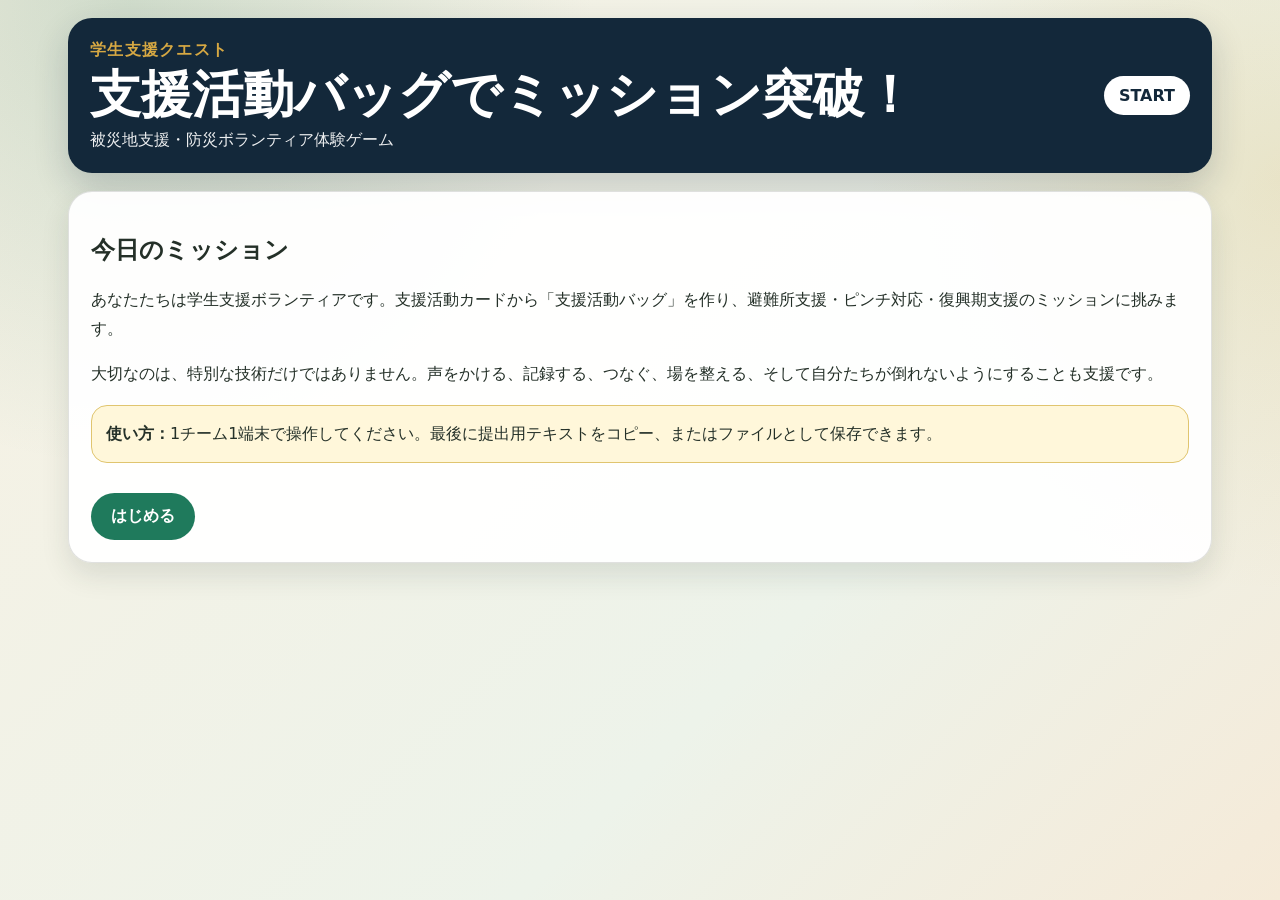
==== index.html @ 4afdb635 "Add files via upload" ====
<!DOCTYPE html><html lang="ja"><head><meta charset="UTF-8"><meta name="viewport" content="width=device-width, initial-scale=1.0"><title>学生支援クエスト</title><link rel="stylesheet" href="style.css"></head><body><div class="app"><header class="topbar"><div><p class="kicker">学生支援クエスト</p><h1>支援活動バッグでミッション突破！</h1><p class="lead">被災地支援・防災ボランティア体験ゲーム</p></div><div class="stage-badge" id="stageBadge">START</div></header><main>
<section id="screen-start" class="screen active"><div class="hero"><h2>今日のミッション</h2><p>あなたたちは学生支援ボランティアです。支援活動カードから「支援活動バッグ」を作り、避難所支援・ピンチ対応・復興期支援のミッションに挑みます。</p><p>大切なのは、特別な技術だけではありません。声をかける、記録する、つなぐ、場を整える、そして自分たちが倒れないようにすることも支援です。</p><div class="rule-box"><strong>使い方：</strong>1チーム1端末で操作してください。最後に提出用テキストをコピー、またはファイルとして保存できます。</div><button class="btn primary" id="startBtn">はじめる</button></div></section>
<section id="screen-team" class="screen"><div class="card"><h2>チーム情報</h2><label for="teamName">チーム名</label><input id="teamName" type="text" placeholder="例：チーム能登の風"><label for="members">メンバー名（任意）</label><textarea id="members" rows="3" placeholder="例：木田、田中、佐藤、鈴木、山本"></textarea><button class="btn primary" id="teamNextBtn">支援活動バッグを作る</button></div></section>
<section id="screen-bag" class="screen"><div class="sticky"><div><h2>Mission 0：支援活動バッグ作成</h2><p>50枚から最大10枚、合計15pt以内で選択。0ptカードは最大3枚まで。</p></div><div class="counter"><div><span id="selectedCount">0</span>/10枚</div><div><span id="totalWeight">0</span>/15pt</div><div>0pt <span id="zeroCount">0</span>/3枚</div></div></div><div class="filters" id="categoryFilters"></div><p id="bagWarning" class="warning"></p><div id="cardGrid" class="card-grid"></div><div class="action-row"><button class="btn secondary" id="resetBagBtn">選択をリセット</button><button class="btn primary" id="bagNextBtn">Mission 1へ進む</button></div></section>
<section id="screen-mission" class="screen"><div class="layout"><article class="card"><p class="mission-label" id="missionLabel"></p><h2 id="missionTitle"></h2><div class="scenario" id="missionScenario"></div><h3>使うカード</h3><p class="hint">支援活動バッグから、この場面で使うカードを最大5枚選んでください。</p><div id="missionUseCards" class="checkgrid"></div><label for="missionAnswer">あなたたちの支援内容</label><textarea id="missionAnswer" rows="5" placeholder="どのカードを使い、どのような支援をするか書いてください。"></textarea><label for="missionConnect">学生だけで解決できないこと・誰につなぐか</label><textarea id="missionConnect" rows="3" placeholder="例：体調不良や服薬の問題は看護師・保健師・避難所運営者につなぐ。"></textarea><button class="btn primary" id="missionSubmitBtn">自己採点へ</button></article><aside class="side"><h3>支援活動バッグ</h3><div id="bagMini" class="mini-list"></div></aside></div></section>
<section id="screen-review" class="screen"><div class="card"><p class="mission-label" id="reviewLabel"></p><h2 id="reviewTitle"></h2><h3>あなたたちの回答</h3><div class="answer-box"><strong>支援内容</strong><p id="reviewAnswer"></p><strong>つなぐ視点</strong><p id="reviewConnect"></p><strong>使用カード</strong><p id="reviewUsedCards"></p></div><h3>自己採点</h3><p class="hint">下記の点が記載されているかどうか確認し、記載内容に沿って自己採点しましょう。</p><div id="scoringArea" class="scoring-area"></div><div class="score-total">このミッションの得点：<span id="reviewTotal">0</span><span id="reviewMax">/15点</span></div><h3>模範的な考え方</h3><div class="model" id="modelText"></div><button class="btn primary" id="reviewNextBtn">次へ</button></div></section>
<section id="screen-goditem" class="screen"><div class="card"><h2>神アイテム選出</h2><p>今日のミッションを通して、あなたたちのチームの「神アイテム」を1つ選んでください。</p><label for="godItem">神アイテム</label><select id="godItem"></select><label for="godReason">理由</label><textarea id="godReason" rows="4" placeholder="なぜそのカードが神アイテムだと思いましたか？"></textarea><h3>神アイテム自己採点：0〜5点</h3><input type="range" id="godScore" min="0" max="5" value="0"><div class="range-value"><span id="godScoreValue">0</span>/5点</div><button class="btn primary" id="godNextBtn">チームタイプ診断へ</button></div></section>
<section id="screen-type" class="screen"><div class="card"><h2>チームタイプ診断</h2><div id="typeResult" class="type-result"></div><h3>カテゴリ別カード数</h3><div id="typeBars" class="type-bars"></div><button class="btn primary" id="typeNextBtn">結果・提出へ</button></div></section>
<section id="screen-result" class="screen"><div class="result"><p class="kicker">MISSION COMPLETE</p><h2 id="resultTitle">結果</h2><div class="final-score"><span id="finalScore">0</span><small>/45点</small></div><h3>チームタイプ</h3><p id="resultType" class="type-summary"></p><h3>選んだ支援活動バッグ</h3><div id="resultBag" class="mini-list"></div><h3>得点内訳</h3><div id="scoreRows" class="score-rows"></div><h3>提出用テキスト</h3><p class="hint">Moodleやメールに貼り付ける場合は、下のテキストをコピーしてください。</p><textarea id="submissionText" rows="12" readonly></textarea><div class="action-row"><button class="btn secondary" id="copyBtn">提出用テキストをコピー</button><button class="btn secondary" id="downloadTxtBtn">テキスト保存</button><button class="btn secondary" id="downloadJsonBtn">JSON保存</button><button class="btn primary" id="restartBtn">最初から</button></div><p id="copyMessage" class="success"></p></div></section>
</main></div><script src="script.js"></script></body></html>
---- style.css ----
*{box-sizing:border-box}:root{--navy:#13283a;--green:#1f7a5c;--cream:#f7f1e3;--gold:#d6a843;--red:#b32929;--ink:#243028;--muted:#607066;--panel:rgba(255,255,255,.94)}body{margin:0;font-family:"Yu Gothic","Hiragino Kaku Gothic ProN","Meiryo",system-ui,sans-serif;background:radial-gradient(circle at 10% 0%,rgba(31,122,92,.18),transparent 32%),radial-gradient(circle at 100% 20%,rgba(214,168,67,.2),transparent 28%),linear-gradient(135deg,#f7f1e3,#edf3ea 65%,#f5ead8);color:var(--ink);min-height:100vh}.app{max-width:1180px;margin:0 auto;padding:18px}.topbar{background:var(--navy);color:#fff;border-radius:24px;padding:22px;box-shadow:0 14px 34px rgba(19,40,58,.2);display:flex;justify-content:space-between;gap:18px;align-items:center;margin-bottom:18px}.kicker{margin:0 0 6px;color:var(--gold);font-weight:900;letter-spacing:.08em}h1{margin:0;line-height:1.08;font-size:clamp(1.8rem,5vw,3.2rem)}.lead{margin:8px 0 0;opacity:.92}.stage-badge{background:#fff;color:var(--navy);font-weight:900;border-radius:999px;padding:10px 15px;white-space:nowrap}.screen{display:none}.screen.active{display:block}.hero,.card,.side,.result{background:var(--panel);border:1px solid rgba(36,48,40,.14);border-radius:24px;padding:22px;box-shadow:0 12px 28px rgba(36,48,40,.12)}.hero p,.card p,.result p,.scenario{line-height:1.8}.rule-box,.answer-box,.model,.type-result,.type-summary{background:#fff7da;border:1px solid #e0c56f;border-radius:16px;padding:14px;margin:14px 0;line-height:1.8}label{display:block;font-weight:900;margin:16px 0 7px}input[type=text],textarea,select{width:100%;border:1px solid #b8c5b9;border-radius:14px;padding:13px 14px;font-size:1rem;background:#fff;color:var(--ink)}textarea{resize:vertical}.btn{border:0;border-radius:999px;padding:13px 20px;font-size:1rem;font-weight:900;cursor:pointer;transition:.16s ease;margin-top:16px}.btn.primary{background:var(--green);color:#fff}.btn.primary:hover{background:#176048;transform:translateY(-1px)}.btn.secondary{background:#e7ddc6;color:var(--ink)}.btn.secondary:hover{background:#d6c7a8}.sticky{position:sticky;top:0;z-index:5;display:flex;justify-content:space-between;gap:14px;align-items:center;background:rgba(255,255,255,.97);border:1px solid rgba(36,48,40,.14);border-radius:22px;padding:16px;box-shadow:0 8px 20px rgba(36,48,40,.1);margin-bottom:14px}.sticky h2{margin:0 0 5px}.sticky p{margin:0}.counter{background:var(--navy);color:#fff;border-radius:18px;padding:10px 14px;font-weight:900;min-width:150px;text-align:right}.filters{display:flex;flex-wrap:wrap;gap:8px;margin-bottom:12px}.filter-btn{border:1px solid #cbd8cf;border-radius:999px;background:#fff;padding:8px 11px;cursor:pointer;font-weight:800}.filter-btn.active{background:var(--navy);color:#fff;border-color:var(--navy)}.warning{color:var(--red);font-weight:900;min-height:1.4em}.success{color:var(--green);font-weight:900}.card-grid{display:grid;grid-template-columns:repeat(auto-fit,minmax(215px,1fr));gap:12px}.item-card{background:#fffdf8;border:2px solid #d7c9ae;border-radius:18px;padding:13px;cursor:pointer;min-height:205px;position:relative;transition:.15s ease}.item-card:hover{transform:translateY(-2px);box-shadow:0 10px 18px rgba(36,48,40,.12)}.item-card.selected{border-color:var(--green);background:#effaf4;box-shadow:0 0 0 4px rgba(31,122,92,.14)}.item-no{display:inline-block;background:var(--navy);color:#fff;font-weight:900;border-radius:10px;padding:4px 8px;font-size:.85rem}.weight{position:absolute;top:11px;right:11px;background:#fff;color:#a6600b;border:2px solid #d28b35;font-weight:900;border-radius:12px;padding:4px 8px}.weight.zero{color:#7b5c09;border-color:var(--gold)}.item-title{font-size:1.1rem;font-weight:1000;margin:10px 0 7px}.item-category{display:inline-block;background:#e9f0e6;color:#31543f;border-radius:999px;padding:4px 8px;font-size:.78rem;font-weight:900}.item-desc{margin:10px 0 0;font-size:.92rem;color:#405149}.action-row{display:flex;justify-content:flex-end;gap:10px;flex-wrap:wrap;margin-top:14px}.layout{display:grid;grid-template-columns:minmax(0,1fr) 285px;gap:16px}.mission-label{display:inline-block;background:#e8f4ec;color:var(--green);font-weight:1000;border-radius:999px;padding:6px 12px;margin:0 0 10px}.scenario{background:#f8f4e9;border-left:6px solid var(--gold);border-radius:15px;padding:15px;margin:12px 0 18px}.hint{color:var(--muted);font-size:.92rem}.checkgrid{display:grid;gap:8px;margin-bottom:16px}.checkitem{background:#f7faf6;border:1px solid #d6e2d9;border-radius:13px;padding:10px;display:flex;gap:9px;align-items:flex-start}.checkitem input{transform:scale(1.25);margin-top:4px}.mini-list{display:flex;flex-wrap:wrap;gap:8px}.mini{display:inline-block;background:#edf6ef;border:1px solid #c8dacd;border-radius:999px;padding:7px 10px;font-size:.88rem;font-weight:900}.scoring-area{display:grid;gap:12px}.score-line{background:#f7faf6;border:1px solid #d6e2d9;border-radius:14px;padding:12px}.score-line-header{display:flex;justify-content:space-between;gap:10px;align-items:center;font-weight:900}.score-line input[type=range]{width:100%;accent-color:var(--green)}.score-total,.range-value{background:#e8f4ec;color:#176048;font-size:1.25rem;font-weight:1000;padding:13px;border-radius:16px;margin:14px 0;text-align:right}.type-bars{display:grid;gap:10px}.type-bar-row{background:#f8f4e9;border-radius:14px;padding:11px}.bar-track{background:#e4dcc8;border-radius:999px;height:12px;overflow:hidden;margin-top:6px}.bar-fill{height:100%;background:var(--green);border-radius:999px}.final-score{font-size:4rem;line-height:1;font-weight:1000;color:var(--green);margin:10px 0 22px}.final-score small{font-size:1.4rem;color:var(--muted)}.score-rows{display:grid;gap:10px;margin-bottom:16px}.score-row{background:#fffdf8;border:1px solid #ded3bd;border-radius:14px;padding:12px}#submissionText{font-family:ui-monospace,SFMono-Regular,Menlo,Consolas,monospace;font-size:.9rem}@media(max-width:820px){.app{padding:10px}.topbar,.sticky,.layout{display:block}.stage-badge,.counter{margin-top:12px;display:inline-block;text-align:left}.card-grid{grid-template-columns:1fr}.side{margin-top:14px}.btn{width:100%}.action-row{display:block}h1{font-size:1.75rem}.final-score{font-size:3.1rem}}
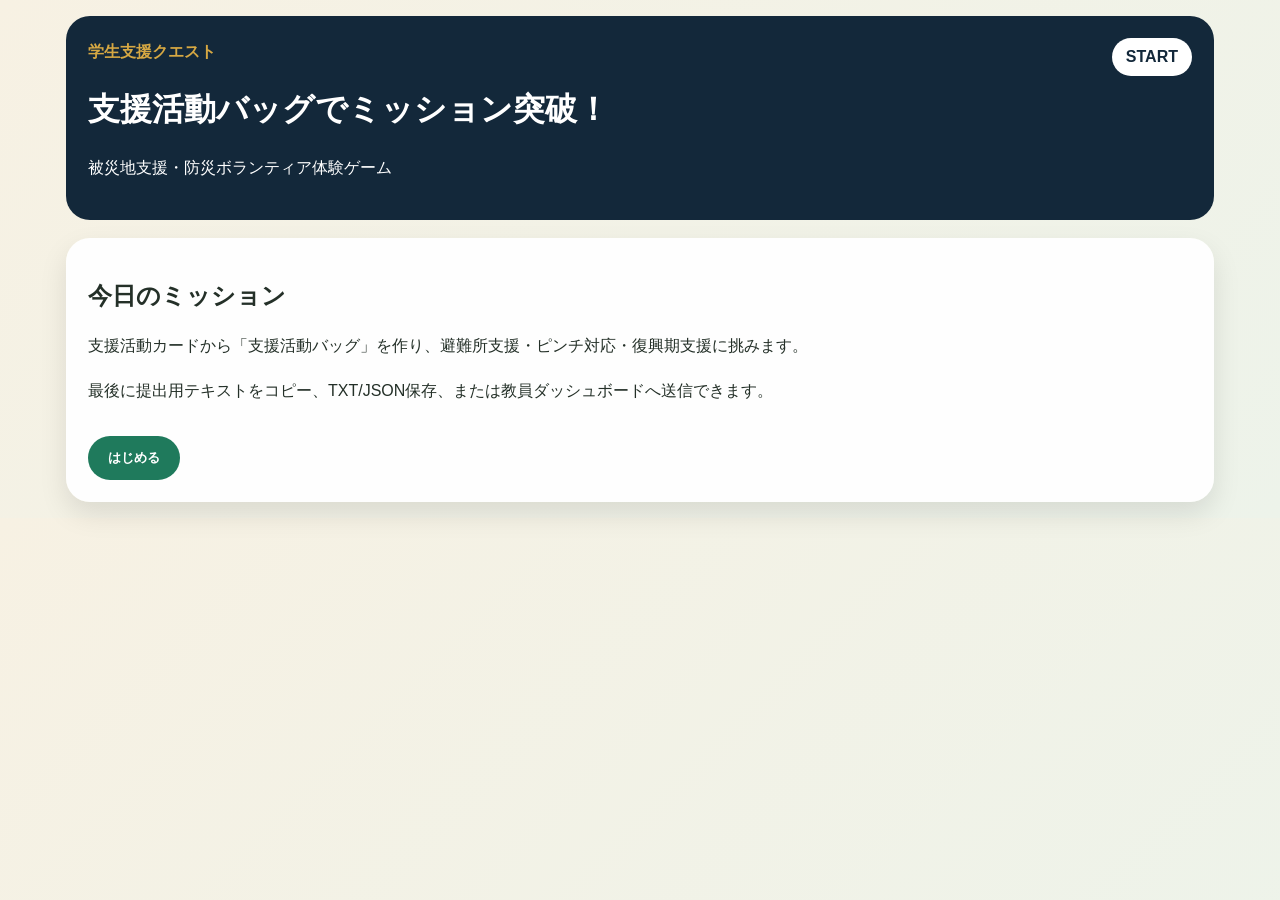
==== commit d6d2d1db: "Add files via upload" ====
--- a/index.html
+++ b/index.html
@@ -1,10 +1,10 @@
-<!DOCTYPE html><html lang="ja"><head><meta charset="UTF-8"><meta name="viewport" content="width=device-width, initial-scale=1.0"><title>学生支援クエスト</title><link rel="stylesheet" href="style.css"></head><body><div class="app"><header class="topbar"><div><p class="kicker">学生支援クエスト</p><h1>支援活動バッグでミッション突破！</h1><p class="lead">被災地支援・防災ボランティア体験ゲーム</p></div><div class="stage-badge" id="stageBadge">START</div></header><main>
-<section id="screen-start" class="screen active"><div class="hero"><h2>今日のミッション</h2><p>あなたたちは学生支援ボランティアです。支援活動カードから「支援活動バッグ」を作り、避難所支援・ピンチ対応・復興期支援のミッションに挑みます。</p><p>大切なのは、特別な技術だけではありません。声をかける、記録する、つなぐ、場を整える、そして自分たちが倒れないようにすることも支援です。</p><div class="rule-box"><strong>使い方：</strong>1チーム1端末で操作してください。最後に提出用テキストをコピー、またはファイルとして保存できます。</div><button class="btn primary" id="startBtn">はじめる</button></div></section>
-<section id="screen-team" class="screen"><div class="card"><h2>チーム情報</h2><label for="teamName">チーム名</label><input id="teamName" type="text" placeholder="例：チーム能登の風"><label for="members">メンバー名（任意）</label><textarea id="members" rows="3" placeholder="例：木田、田中、佐藤、鈴木、山本"></textarea><button class="btn primary" id="teamNextBtn">支援活動バッグを作る</button></div></section>
-<section id="screen-bag" class="screen"><div class="sticky"><div><h2>Mission 0：支援活動バッグ作成</h2><p>50枚から最大10枚、合計15pt以内で選択。0ptカードは最大3枚まで。</p></div><div class="counter"><div><span id="selectedCount">0</span>/10枚</div><div><span id="totalWeight">0</span>/15pt</div><div>0pt <span id="zeroCount">0</span>/3枚</div></div></div><div class="filters" id="categoryFilters"></div><p id="bagWarning" class="warning"></p><div id="cardGrid" class="card-grid"></div><div class="action-row"><button class="btn secondary" id="resetBagBtn">選択をリセット</button><button class="btn primary" id="bagNextBtn">Mission 1へ進む</button></div></section>
-<section id="screen-mission" class="screen"><div class="layout"><article class="card"><p class="mission-label" id="missionLabel"></p><h2 id="missionTitle"></h2><div class="scenario" id="missionScenario"></div><h3>使うカード</h3><p class="hint">支援活動バッグから、この場面で使うカードを最大5枚選んでください。</p><div id="missionUseCards" class="checkgrid"></div><label for="missionAnswer">あなたたちの支援内容</label><textarea id="missionAnswer" rows="5" placeholder="どのカードを使い、どのような支援をするか書いてください。"></textarea><label for="missionConnect">学生だけで解決できないこと・誰につなぐか</label><textarea id="missionConnect" rows="3" placeholder="例：体調不良や服薬の問題は看護師・保健師・避難所運営者につなぐ。"></textarea><button class="btn primary" id="missionSubmitBtn">自己採点へ</button></article><aside class="side"><h3>支援活動バッグ</h3><div id="bagMini" class="mini-list"></div></aside></div></section>
-<section id="screen-review" class="screen"><div class="card"><p class="mission-label" id="reviewLabel"></p><h2 id="reviewTitle"></h2><h3>あなたたちの回答</h3><div class="answer-box"><strong>支援内容</strong><p id="reviewAnswer"></p><strong>つなぐ視点</strong><p id="reviewConnect"></p><strong>使用カード</strong><p id="reviewUsedCards"></p></div><h3>自己採点</h3><p class="hint">下記の点が記載されているかどうか確認し、記載内容に沿って自己採点しましょう。</p><div id="scoringArea" class="scoring-area"></div><div class="score-total">このミッションの得点：<span id="reviewTotal">0</span><span id="reviewMax">/15点</span></div><h3>模範的な考え方</h3><div class="model" id="modelText"></div><button class="btn primary" id="reviewNextBtn">次へ</button></div></section>
-<section id="screen-goditem" class="screen"><div class="card"><h2>神アイテム選出</h2><p>今日のミッションを通して、あなたたちのチームの「神アイテム」を1つ選んでください。</p><label for="godItem">神アイテム</label><select id="godItem"></select><label for="godReason">理由</label><textarea id="godReason" rows="4" placeholder="なぜそのカードが神アイテムだと思いましたか？"></textarea><h3>神アイテム自己採点：0〜5点</h3><input type="range" id="godScore" min="0" max="5" value="0"><div class="range-value"><span id="godScoreValue">0</span>/5点</div><button class="btn primary" id="godNextBtn">チームタイプ診断へ</button></div></section>
-<section id="screen-type" class="screen"><div class="card"><h2>チームタイプ診断</h2><div id="typeResult" class="type-result"></div><h3>カテゴリ別カード数</h3><div id="typeBars" class="type-bars"></div><button class="btn primary" id="typeNextBtn">結果・提出へ</button></div></section>
-<section id="screen-result" class="screen"><div class="result"><p class="kicker">MISSION COMPLETE</p><h2 id="resultTitle">結果</h2><div class="final-score"><span id="finalScore">0</span><small>/45点</small></div><h3>チームタイプ</h3><p id="resultType" class="type-summary"></p><h3>選んだ支援活動バッグ</h3><div id="resultBag" class="mini-list"></div><h3>得点内訳</h3><div id="scoreRows" class="score-rows"></div><h3>提出用テキスト</h3><p class="hint">Moodleやメールに貼り付ける場合は、下のテキストをコピーしてください。</p><textarea id="submissionText" rows="12" readonly></textarea><div class="action-row"><button class="btn secondary" id="copyBtn">提出用テキストをコピー</button><button class="btn secondary" id="downloadTxtBtn">テキスト保存</button><button class="btn secondary" id="downloadJsonBtn">JSON保存</button><button class="btn primary" id="restartBtn">最初から</button></div><p id="copyMessage" class="success"></p></div></section>
-</main></div><script src="script.js"></script></body></html>+<!doctype html><html lang="ja"><head><meta charset="utf-8"><meta name="viewport" content="width=device-width,initial-scale=1"><title>学生支援クエスト</title><link rel="stylesheet" href="style.css"></head><body><div class="app"><header class="topbar"><div><p class="kicker">学生支援クエスト</p><h1>支援活動バッグでミッション突破！</h1><p>被災地支援・防災ボランティア体験ゲーム</p></div><div id="stage" class="badge">START</div></header><main>
+<section id="start" class="screen active"><div class="panel"><h2>今日のミッション</h2><p>支援活動カードから「支援活動バッグ」を作り、避難所支援・ピンチ対応・復興期支援に挑みます。</p><p>最後に提出用テキストをコピー、TXT/JSON保存、または教員ダッシュボードへ送信できます。</p><button id="startBtn" class="btn primary">はじめる</button></div></section>
+<section id="team" class="screen"><div class="panel"><h2>チーム情報</h2><label>チーム名</label><input id="teamName" placeholder="例：A班"><label>メンバー名（任意）</label><textarea id="members" rows="3"></textarea><button id="teamNext" class="btn primary">バッグ作成へ</button></div></section>
+<section id="bag" class="screen"><div class="sticky"><div><h2>Mission 0：支援活動バッグ作成</h2><p>最大10枚・15pt以内・0ptカード最大3枚</p></div><div class="counter"><span id="count">0</span>/10枚<br><span id="weight">0</span>/15pt<br>0pt <span id="zero">0</span>/3枚</div></div><div id="filters" class="filters"></div><p id="warn" class="warn"></p><div id="grid" class="grid"></div><div class="actions"><button id="reset" class="btn secondary">リセット</button><button id="toMission" class="btn primary">Mission 1へ</button></div></section>
+<section id="mission" class="screen"><div class="layout"><div class="panel"><p id="mLabel" class="label"></p><h2 id="mTitle"></h2><div id="mScenario" class="scenario"></div><h3>使うカード（最大5枚）</h3><div id="useCards" class="checks"></div><label>支援内容</label><textarea id="answer" rows="5"></textarea><label>学生だけで解決できないこと・誰につなぐか</label><textarea id="connect" rows="3"></textarea><button id="submitMission" class="btn primary">自己採点へ</button></div><aside class="side"><h3>支援活動バッグ</h3><div id="bagMini" class="miniList"></div></aside></div></section>
+<section id="review" class="screen"><div class="panel"><p id="rLabel" class="label"></p><h2 id="rTitle"></h2><h3>あなたたちの回答</h3><div class="box"><b>支援内容</b><p id="rAnswer"></p><b>つなぐ視点</b><p id="rConnect"></p><b>使用カード</b><p id="rCards"></p></div><h3>自己採点</h3><p>下記の点が記載されているかどうか確認し、記載内容に沿って自己採点しましょう。</p><div id="scores"></div><div class="score">この得点：<span id="rTotal">0</span><span id="rMax"></span></div><h3>模範的な考え方</h3><div id="model" class="box"></div><button id="nextReview" class="btn primary">次へ</button></div></section>
+<section id="god" class="screen"><div class="panel"><h2>神アイテム選出</h2><label>神アイテム</label><select id="godItem"></select><label>理由</label><textarea id="godReason" rows="4"></textarea><label>神アイテム自己採点：<span id="godVal">0</span>/5点</label><input id="godScore" type="range" min="0" max="5" value="0"><button id="toType" class="btn primary">チームタイプ診断へ</button></div></section>
+<section id="type" class="screen"><div class="panel"><h2>チームタイプ診断</h2><div id="typeBox" class="box"></div><div id="bars"></div><button id="toResult" class="btn primary">結果・提出へ</button></div></section>
+<section id="result" class="screen"><div class="panel"><p class="kicker">MISSION COMPLETE</p><h2 id="resTitle"></h2><div class="final"><span id="finalScore">0</span><small>/45点</small></div><h3>提出用テキスト</h3><textarea id="submission" rows="14" readonly></textarea><div class="actions"><button id="copy" class="btn secondary">コピー</button><button id="downloadTxt" class="btn secondary">TXT保存</button><button id="downloadJson" class="btn secondary">JSON保存</button><button id="sendGas" class="btn primary">教員へ送信</button></div><p id="sendMsg" class="success"></p><h3>チームタイプ</h3><div id="resType" class="box"></div><h3>支援活動バッグ</h3><div id="resBag" class="miniList"></div><h3>得点内訳</h3><div id="resScores"></div><button onclick="location.reload()" class="btn secondary">最初から</button></div></section>
+</main></div><script src="config.js"></script><script src="script.js"></script></body></html>
--- a/style.css
+++ b/style.css
@@ -1 +1 @@
-*{box-sizing:border-box}:root{--navy:#13283a;--green:#1f7a5c;--cream:#f7f1e3;--gold:#d6a843;--red:#b32929;--ink:#243028;--muted:#607066;--panel:rgba(255,255,255,.94)}body{margin:0;font-family:"Yu Gothic","Hiragino Kaku Gothic ProN","Meiryo",system-ui,sans-serif;background:radial-gradient(circle at 10% 0%,rgba(31,122,92,.18),transparent 32%),radial-gradient(circle at 100% 20%,rgba(214,168,67,.2),transparent 28%),linear-gradient(135deg,#f7f1e3,#edf3ea 65%,#f5ead8);color:var(--ink);min-height:100vh}.app{max-width:1180px;margin:0 auto;padding:18px}.topbar{background:var(--navy);color:#fff;border-radius:24px;padding:22px;box-shadow:0 14px 34px rgba(19,40,58,.2);display:flex;justify-content:space-between;gap:18px;align-items:center;margin-bottom:18px}.kicker{margin:0 0 6px;color:var(--gold);font-weight:900;letter-spacing:.08em}h1{margin:0;line-height:1.08;font-size:clamp(1.8rem,5vw,3.2rem)}.lead{margin:8px 0 0;opacity:.92}.stage-badge{background:#fff;color:var(--navy);font-weight:900;border-radius:999px;padding:10px 15px;white-space:nowrap}.screen{display:none}.screen.active{display:block}.hero,.card,.side,.result{background:var(--panel);border:1px solid rgba(36,48,40,.14);border-radius:24px;padding:22px;box-shadow:0 12px 28px rgba(36,48,40,.12)}.hero p,.card p,.result p,.scenario{line-height:1.8}.rule-box,.answer-box,.model,.type-result,.type-summary{background:#fff7da;border:1px solid #e0c56f;border-radius:16px;padding:14px;margin:14px 0;line-height:1.8}label{display:block;font-weight:900;margin:16px 0 7px}input[type=text],textarea,select{width:100%;border:1px solid #b8c5b9;border-radius:14px;padding:13px 14px;font-size:1rem;background:#fff;color:var(--ink)}textarea{resize:vertical}.btn{border:0;border-radius:999px;padding:13px 20px;font-size:1rem;font-weight:900;cursor:pointer;transition:.16s ease;margin-top:16px}.btn.primary{background:var(--green);color:#fff}.btn.primary:hover{background:#176048;transform:translateY(-1px)}.btn.secondary{background:#e7ddc6;color:var(--ink)}.btn.secondary:hover{background:#d6c7a8}.sticky{position:sticky;top:0;z-index:5;display:flex;justify-content:space-between;gap:14px;align-items:center;background:rgba(255,255,255,.97);border:1px solid rgba(36,48,40,.14);border-radius:22px;padding:16px;box-shadow:0 8px 20px rgba(36,48,40,.1);margin-bottom:14px}.sticky h2{margin:0 0 5px}.sticky p{margin:0}.counter{background:var(--navy);color:#fff;border-radius:18px;padding:10px 14px;font-weight:900;min-width:150px;text-align:right}.filters{display:flex;flex-wrap:wrap;gap:8px;margin-bottom:12px}.filter-btn{border:1px solid #cbd8cf;border-radius:999px;background:#fff;padding:8px 11px;cursor:pointer;font-weight:800}.filter-btn.active{background:var(--navy);color:#fff;border-color:var(--navy)}.warning{color:var(--red);font-weight:900;min-height:1.4em}.success{color:var(--green);font-weight:900}.card-grid{display:grid;grid-template-columns:repeat(auto-fit,minmax(215px,1fr));gap:12px}.item-card{background:#fffdf8;border:2px solid #d7c9ae;border-radius:18px;padding:13px;cursor:pointer;min-height:205px;position:relative;transition:.15s ease}.item-card:hover{transform:translateY(-2px);box-shadow:0 10px 18px rgba(36,48,40,.12)}.item-card.selected{border-color:var(--green);background:#effaf4;box-shadow:0 0 0 4px rgba(31,122,92,.14)}.item-no{display:inline-block;background:var(--navy);color:#fff;font-weight:900;border-radius:10px;padding:4px 8px;font-size:.85rem}.weight{position:absolute;top:11px;right:11px;background:#fff;color:#a6600b;border:2px solid #d28b35;font-weight:900;border-radius:12px;padding:4px 8px}.weight.zero{color:#7b5c09;border-color:var(--gold)}.item-title{font-size:1.1rem;font-weight:1000;margin:10px 0 7px}.item-category{display:inline-block;background:#e9f0e6;color:#31543f;border-radius:999px;padding:4px 8px;font-size:.78rem;font-weight:900}.item-desc{margin:10px 0 0;font-size:.92rem;color:#405149}.action-row{display:flex;justify-content:flex-end;gap:10px;flex-wrap:wrap;margin-top:14px}.layout{display:grid;grid-template-columns:minmax(0,1fr) 285px;gap:16px}.mission-label{display:inline-block;background:#e8f4ec;color:var(--green);font-weight:1000;border-radius:999px;padding:6px 12px;margin:0 0 10px}.scenario{background:#f8f4e9;border-left:6px solid var(--gold);border-radius:15px;padding:15px;margin:12px 0 18px}.hint{color:var(--muted);font-size:.92rem}.checkgrid{display:grid;gap:8px;margin-bottom:16px}.checkitem{background:#f7faf6;border:1px solid #d6e2d9;border-radius:13px;padding:10px;display:flex;gap:9px;align-items:flex-start}.checkitem input{transform:scale(1.25);margin-top:4px}.mini-list{display:flex;flex-wrap:wrap;gap:8px}.mini{display:inline-block;background:#edf6ef;border:1px solid #c8dacd;border-radius:999px;padding:7px 10px;font-size:.88rem;font-weight:900}.scoring-area{display:grid;gap:12px}.score-line{background:#f7faf6;border:1px solid #d6e2d9;border-radius:14px;padding:12px}.score-line-header{display:flex;justify-content:space-between;gap:10px;align-items:center;font-weight:900}.score-line input[type=range]{width:100%;accent-color:var(--green)}.score-total,.range-value{background:#e8f4ec;color:#176048;font-size:1.25rem;font-weight:1000;padding:13px;border-radius:16px;margin:14px 0;text-align:right}.type-bars{display:grid;gap:10px}.type-bar-row{background:#f8f4e9;border-radius:14px;padding:11px}.bar-track{background:#e4dcc8;border-radius:999px;height:12px;overflow:hidden;margin-top:6px}.bar-fill{height:100%;background:var(--green);border-radius:999px}.final-score{font-size:4rem;line-height:1;font-weight:1000;color:var(--green);margin:10px 0 22px}.final-score small{font-size:1.4rem;color:var(--muted)}.score-rows{display:grid;gap:10px;margin-bottom:16px}.score-row{background:#fffdf8;border:1px solid #ded3bd;border-radius:14px;padding:12px}#submissionText{font-family:ui-monospace,SFMono-Regular,Menlo,Consolas,monospace;font-size:.9rem}@media(max-width:820px){.app{padding:10px}.topbar,.sticky,.layout{display:block}.stage-badge,.counter{margin-top:12px;display:inline-block;text-align:left}.card-grid{grid-template-columns:1fr}.side{margin-top:14px}.btn{width:100%}.action-row{display:block}h1{font-size:1.75rem}.final-score{font-size:3.1rem}}+*{box-sizing:border-box}body{margin:0;font-family:'Yu Gothic','Meiryo',sans-serif;background:linear-gradient(135deg,#f7f1e3,#edf3ea);color:#243028}.app{max-width:1180px;margin:auto;padding:16px}.topbar{background:#13283a;color:#fff;border-radius:24px;padding:22px;display:flex;justify-content:space-between;gap:16px;margin-bottom:18px}.kicker{color:#d6a843;font-weight:900;margin:0 0 6px}.badge{background:#fff;color:#13283a;padding:10px 14px;border-radius:999px;font-weight:900;height:max-content}.screen{display:none}.screen.active{display:block}.panel,.side{background:rgba(255,255,255,.95);border-radius:24px;padding:22px;box-shadow:0 12px 28px rgba(0,0,0,.1)}p{line-height:1.8}input,textarea,select{width:100%;padding:13px;border:1px solid #b8c5b9;border-radius:14px;font-size:1rem}label{display:block;margin:16px 0 7px;font-weight:900}.btn{border:0;border-radius:999px;padding:13px 20px;margin-top:14px;font-weight:900;cursor:pointer}.primary{background:#1f7a5c;color:#fff}.secondary{background:#e7ddc6;color:#243028}.sticky{position:sticky;top:0;background:rgba(255,255,255,.98);border-radius:22px;padding:15px;margin-bottom:12px;display:flex;justify-content:space-between;gap:10px;z-index:5}.counter{background:#13283a;color:#fff;border-radius:16px;padding:10px 14px;font-weight:900;text-align:right}.filters{display:flex;flex-wrap:wrap;gap:8px;margin:10px 0}.filter{border:1px solid #cbd8cf;border-radius:999px;background:#fff;padding:8px 10px;font-weight:800}.filter.active{background:#13283a;color:#fff}.grid{display:grid;grid-template-columns:repeat(auto-fit,minmax(215px,1fr));gap:12px}.item{background:#fffdf8;border:2px solid #d7c9ae;border-radius:18px;padding:13px;cursor:pointer;position:relative;min-height:185px}.item.selected{border-color:#1f7a5c;background:#effaf4;box-shadow:0 0 0 4px rgba(31,122,92,.14)}.no{background:#13283a;color:#fff;border-radius:10px;padding:4px 8px;font-weight:900}.w{position:absolute;top:10px;right:10px;border:2px solid #d28b35;border-radius:12px;padding:4px 8px;font-weight:900;background:#fff}.cat{display:inline-block;background:#e9f0e6;color:#31543f;border-radius:999px;padding:4px 8px;font-weight:900;font-size:.78rem}.warn{color:#b32929;font-weight:900}.success{color:#1f7a5c;font-weight:900}.actions{display:flex;gap:10px;flex-wrap:wrap;justify-content:flex-end}.layout{display:grid;grid-template-columns:1fr 285px;gap:16px}.scenario{background:#f8f4e9;border-left:6px solid #d6a843;border-radius:15px;padding:15px}.label{display:inline-block;background:#e8f4ec;color:#1f7a5c;border-radius:999px;padding:6px 12px;font-weight:900}.checks{display:grid;gap:8px}.check{display:flex;gap:8px;background:#f7faf6;border:1px solid #d6e2d9;border-radius:13px;padding:10px}.miniList{display:flex;flex-wrap:wrap;gap:8px}.mini{display:inline-block;background:#edf6ef;border:1px solid #c8dacd;border-radius:999px;padding:7px 10px;font-weight:900;font-size:.88rem}.box{background:#fff7da;border:1px solid #e0c56f;border-radius:16px;padding:14px;margin:14px 0}.scoreLine{background:#f7faf6;border:1px solid #d6e2d9;border-radius:14px;padding:12px;margin:10px 0}.scoreLine input{width:100%}.score{background:#e8f4ec;color:#176048;font-size:1.25rem;font-weight:1000;padding:13px;border-radius:16px;text-align:right}.bar{background:#f8f4e9;border-radius:14px;padding:11px;margin:8px 0}.track{height:12px;background:#e4dcc8;border-radius:999px;overflow:hidden}.fill{height:100%;background:#1f7a5c}.final{font-size:4rem;font-weight:1000;color:#1f7a5c}.final small{font-size:1.4rem;color:#607066}.grid3{display:grid;grid-template-columns:repeat(3,1fr);gap:12px}.big{font-size:2.5rem;color:#1f7a5c;font-weight:1000}table{border-collapse:collapse;width:100%;background:#fff}th,td{border:1px solid #ddd;padding:8px;text-align:left}th{background:#13283a;color:#fff}@media(max-width:820px){.app{padding:10px}.topbar,.sticky,.layout{display:block}.badge,.counter{margin-top:10px;display:inline-block}.grid{grid-template-columns:1fr}.btn{width:100%}.actions{display:block}.grid3{grid-template-columns:1fr}h1{font-size:1.7rem}.final{font-size:3rem}}
